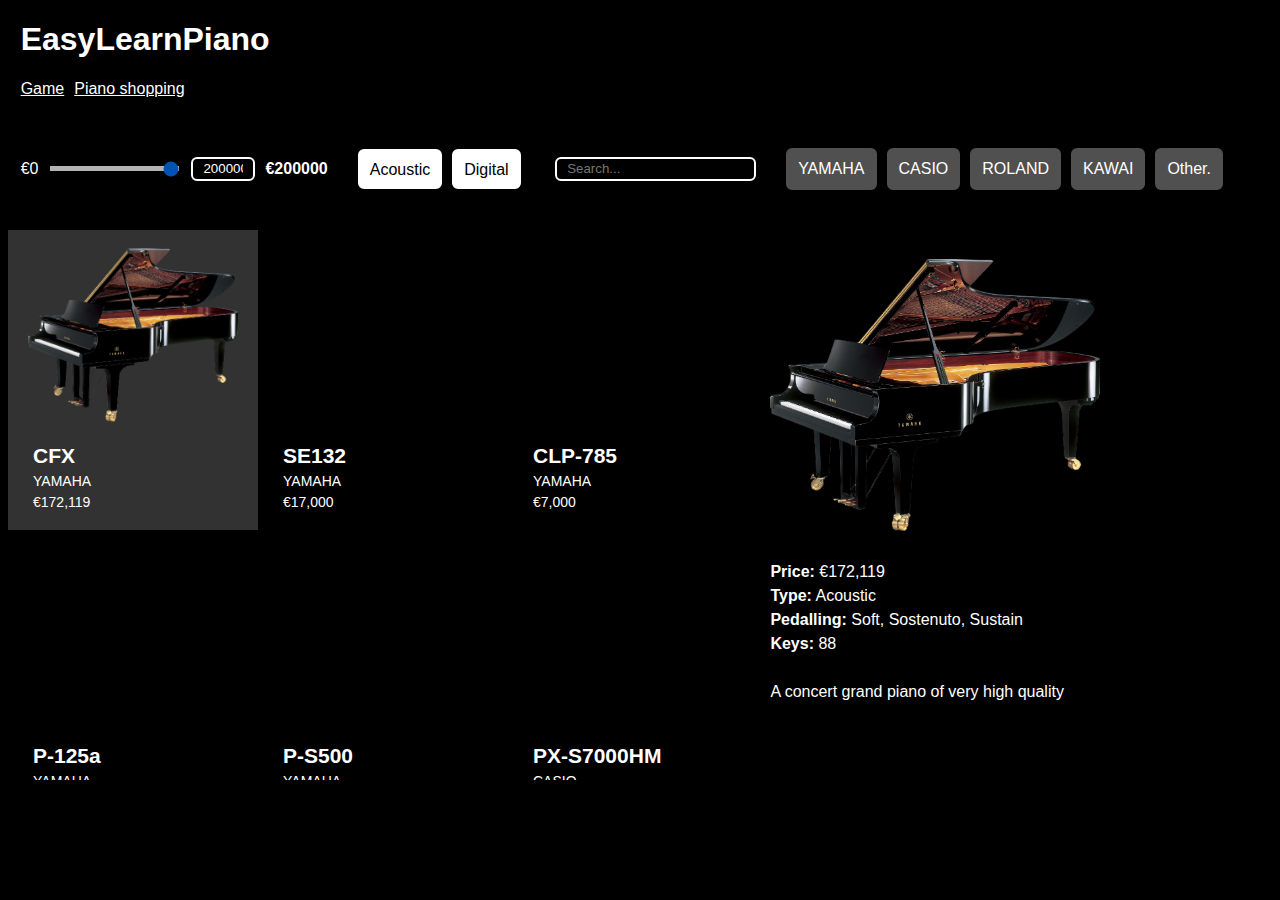
==== database.html @ 225b2967 "Website" ====
<!DOCTYPE html>
<html lang="en">
<head>
    <meta charset="UTF-8">
    <meta http-equiv="X-UA-Compatible" content="IE=edge">
    <meta name="viewport" content="width=device-width, initial-scale=1.0">
    <title>EasyLearnPiano</title>

    <!--libraries-->
    <script src="libs/d3.min.js"></script>
    <script type="module" src="libs/myModules/functions.js"></script> 
    <script type="module" src="libs/myModules/filter.js"></script> 

    <!--css-->
    <link rel="stylesheet" href="css/general.css">
    <link rel="stylesheet" href="css/database.css">
</head>
<body>
    <header>
        <div class="nav">
            <h1 class="nav__title">EasyLearnPiano</h1>
            <div class="nav__list">
                <a href="index.html"><div class="nav--btn">Game</div></a>
                <a href="database.html"><div class="nav--btn nav--selected">Piano shopping</div></a>
            </div>
        </div>

        <div class="filters">
            <div class="filters__slider">
                <div class="slider__min">€0</div>
                <input class="slider__slider" type="range" min="1" max="100" value="100">
                <input class="slider__max" type="text" value="200000" placeholder="€€€">
                <div class="slider__price"></div>
            </div>
            <div class="filters__type">
                <div class="type__btn --filters-active">Acoustic</div>
                <div class="type__btn --filters-active">Digital</div>
            </div>
            <div class="filters__search">
                <img src="" alt="">
                <input class="search__input" type="text" placeholder="Search...">
            </div>
            <div class="filters__brand">
                <div class="brand__btn --filters-active">YAMAHA</div>
                <div class="brand__btn --filters-active">CASIO</div>
                <div class="brand__btn --filters-active">ROLAND</div>
                <div class="brand__btn --filters-active">KAWAI</div>
                <div class="brand__btn --filters-active">Other.</div>
            </div>
        </div>
    </header>

    <div class="main">
        <div class="results">
        </div>
    
        <div class="infobox">
    
        </div>
    </div>
    
    <!--fix this!!-->
    <script type="module" src="scripts/database.js"></script> 
</body>
</html>
---- css/general.css ----
body {
    font-family: sans-serif;
    margin-top: 0;
}
header {
    margin: auto;
    width: 98%;
}

.nav {}
    .nav__title {
        margin-right: 100px;
    }
    .nav__list {
        display: flex;
        flex-direction: row;
        gap: 0 10px;
        margin: 10px 0;
    }
---- css/database.css ----
body {
    background-color: black;
    color: white;
}
header {
    display: flex;
    flex-direction: row;
    flex-wrap: wrap;
}

.nav {}
    .nav__list a {color: white;}

.filters {
    display: flex;
    flex-direction: row;
    margin: 40px 0;
    gap: 30px;
    flex-wrap: wrap;
    align-items: center;
}
.--filters-active {
    background-color: white;
    color: black;
}
    .filters__slider {
        display: flex;
        flex-direction: row;
        align-items: center;
        gap: 10px;
    }
        .slider__slider {
            appearance: none;
            height: 5px;
            opacity: 0.7;
            cursor: pointer;
        }
        .slider__slider:hover {
            opacity: 1;
            transition: 0.15s;
        }
        .slider__max {
            width: 40px;
            background-color: black;
            color: white;
            border: 2px solid white;
            height: 20px;
            padding: 0 10px;
            border-radius: 6px;
        }
        .slider__price {
            font-weight: bold;
            order: 2;
        }
    .filters__type {
        display: flex;
        flex-direction: row;
        height: 40px;
        gap: 10px;
    }
        .type__btn {
            border: solid 2px white;
            cursor: pointer;
            padding: 10px;
            text-align: center;
            border-radius: 6px;
            user-select: none;
        }
    .filters__search input {
        background-color: black;
        color: white;
        border: 2px solid white;
        height: 20px;
        padding: 0 10px;
        border-radius: 6px;
    }
    .filters__brand {
        display: flex;
        flex-direction: row;
        gap: 10px;
        cursor: pointer;
    }
        .brand__btn {
            padding: 10px;
            border: solid 2px rgb(80, 80, 80);
            color: white;
            border-radius: 6px;
            user-select: none;
        }
        .--filters-active.brand__btn {
            background-color: rgb(80, 80, 80);
        }
.main {
    display: flex;
    flex-direction: row;
}
    .results {
        width: 60%;
        overflow: hidden;
        overflow-y: scroll;
        display: flex;
        flex-wrap: wrap;
        height: 550px;
    }
        .results__element {
            height: 300px;
            width: 250px;
            font-size: 14px;
            cursor: pointer;
        }
            .results__element-img {
                width: 100%;
                height: 70%;
                display: flex;
                justify-content: center;
            }
            .results__element-img img {height: 100%;}
            .results__element-info {
                height: 30%;
                padding: 0 10%;
                line-height: 1.5;
            }
                .results__element-info span {
                    font-weight: bold;
                    font-size: 1.5em;
                }
        .results__element:hover {
            background-color: rgb(80, 80, 80);
        }
        .--results__element-selected {
            background-color: rgb(50, 50, 50);
        }

    .infobox {
        width: 40%;
        height: 550px;
        font-size: 16px;
        margin-left: 10px;
    }
        .infobox__img {
            height: 60%;
        }
        .infobox__img img {height: 100%;}
        .infobox__info {
            height: 40%;
            line-height: 1.5;
        }

@media screen and (max-width: 1100px) {
    .main {flex-wrap: wrap;}
        .results {width: 100%;}
        .infobox {width: 100%;}
}
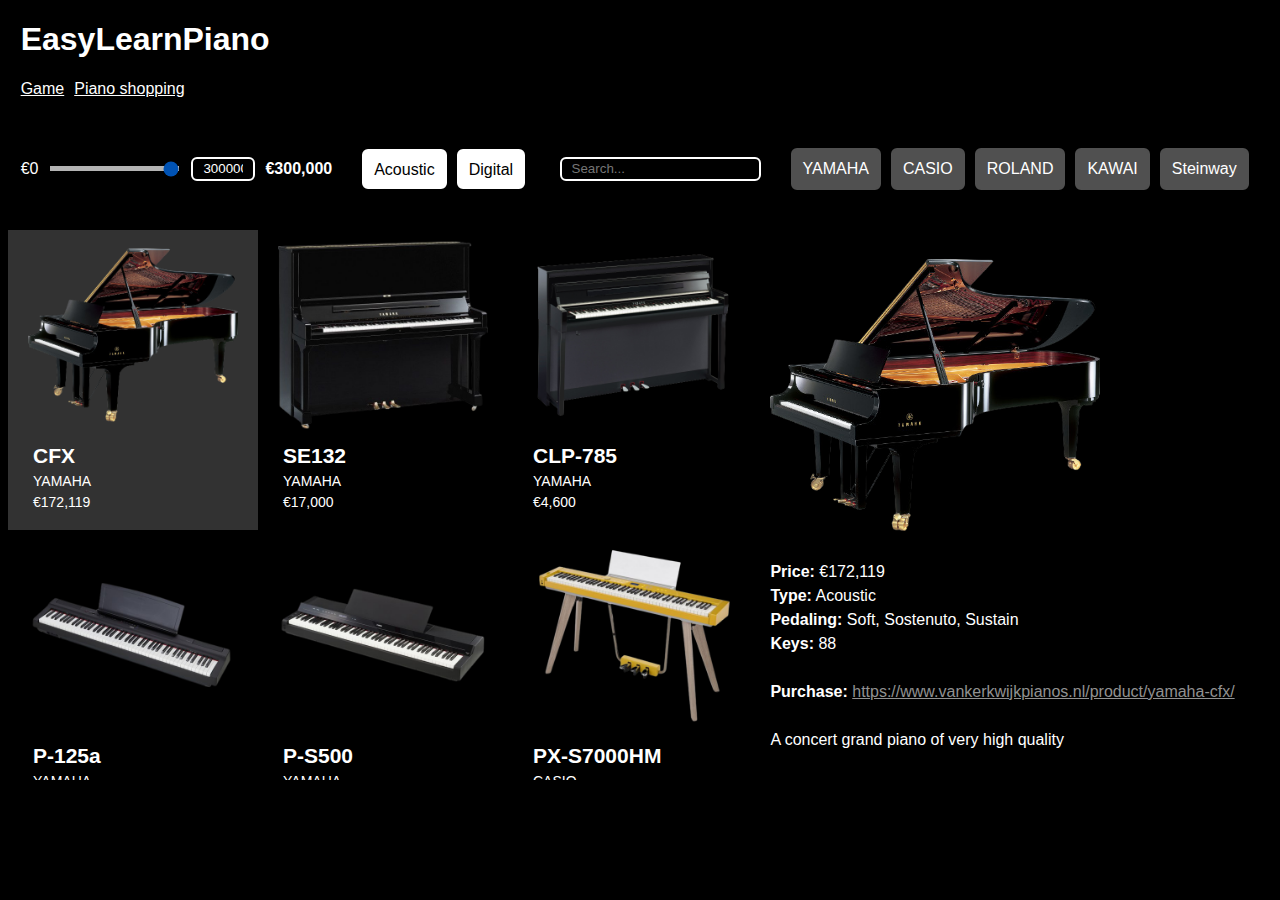
==== commit 990e7874: "added imgs" ====
--- a/database.html
+++ b/database.html
@@ -29,7 +29,7 @@
             <div class="filters__slider">
                 <div class="slider__min">€0</div>
                 <input class="slider__slider" type="range" min="1" max="100" value="100">
-                <input class="slider__max" type="text" value="200000" placeholder="€€€">
+                <input class="slider__max" type="text" value="300000" placeholder="€€€">
                 <div class="slider__price"></div>
             </div>
             <div class="filters__type">
@@ -45,7 +45,7 @@
                 <div class="brand__btn --filters-active">CASIO</div>
                 <div class="brand__btn --filters-active">ROLAND</div>
                 <div class="brand__btn --filters-active">KAWAI</div>
-                <div class="brand__btn --filters-active">Other.</div>
+                <div class="brand__btn --filters-active">Steinway</div>
             </div>
         </div>
     </header>
--- a/css/database.css
+++ b/css/database.css
@@ -77,6 +77,7 @@
     .filters__brand {
         display: flex;
         flex-direction: row;
+        flex-wrap: wrap;
         gap: 10px;
         cursor: pointer;
     }
@@ -145,6 +146,9 @@
             height: 40%;
             line-height: 1.5;
         }
+        .infobox__info a {
+            color: rgb(145, 145, 145);
+        }
 
 @media screen and (max-width: 1100px) {
     .main {flex-wrap: wrap;}
